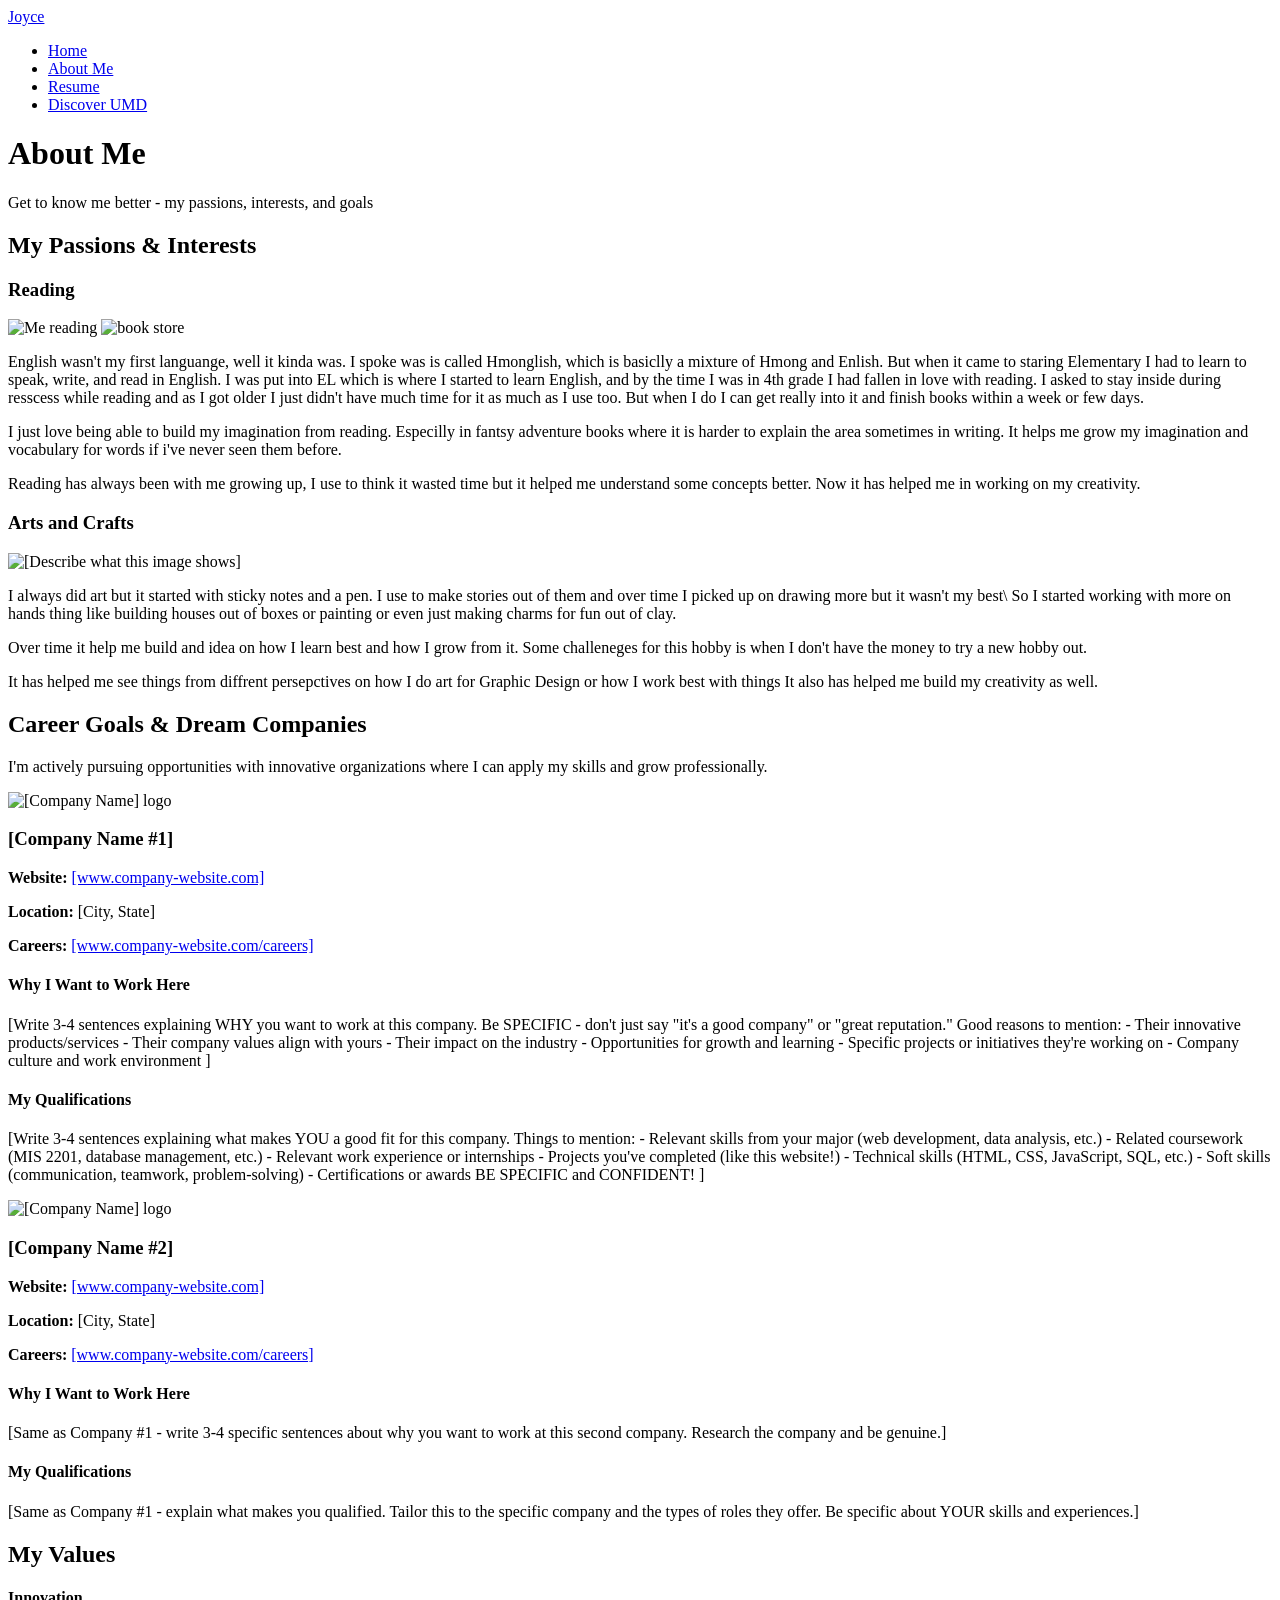
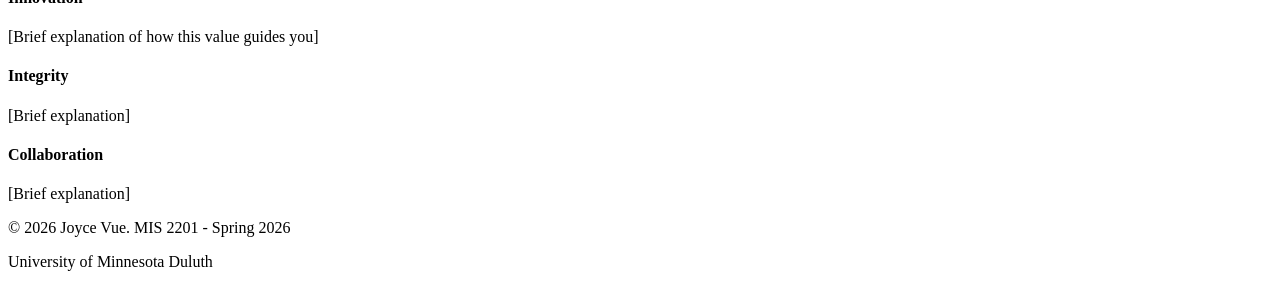
==== about.html @ 97db8c5b "Add files via upload" ====
<!DOCTYPE html>
<!-- ==================================================================================
     MIS 2201 PHASE 1: PERSONAL WEBSITE - ABOUT ME PAGE
     ==================================================================================
     
     FILE: about.html (ABOUT ME PAGE)
     DUE: March 20, 2026, 11:00 AM
     POINTS: 6 pts (out of 22 pts for Required Pages Content)
     
     REQUIREMENTS FOR THIS PAGE:
     ✓ Detailed descriptions of your hobbies
     ✓ Minimum of 3 pictures of your interests  
     ✓ Personal stories related to your hobbies
     ✓ TWO companies you want to work for with:
       - Company contact information
       - Why you're interested in them
       - Your qualifications for the role
     
     INSTRUCTIONS:
     1. This page expands on the 2 hobbies you summarized on your Home page
     2. Add detailed stories and at least 3 total images
     3. Research 2 real companies you'd like to work for
     4. Explain WHY you want to work there and what makes YOU qualified
     
     ================================================================================== -->

<html lang="en">

<head>
    <meta charset="UTF-8">
    <meta name="viewport" content="width=device-width, initial-scale=1.0">
    <meta name="description" content="[YOUR NAME] - About Me, hobbies, interests, career goals">

    <!-- ACTION REQUIRED: Replace [YOUR NAME] -->
    <title>Joyce's - About Me | Personal Portfolio</title>

    <link rel="stylesheet" href="css/style.css">
</head>

<body>

    <!-- =============================================================================
         NAVIGATION - SAME ON ALL PAGES
         ============================================================================= -->
    <nav class="navbar">
        <div class="container">
            <div class="logo">
                <a href="index.html">Joyce</a>
            </div>
            <ul class="nav-menu">
                <li><a href="index.html">Home</a></li>
                <li><a href="about.html" class="active">About Me</a></li>
                <li><a href="resume.html">Resume</a></li>
                <li><a href="discover-umd.html">Discover UMD</a></li>
            </ul>
            <div class="hamburger">
                <span></span>
                <span></span>
                <span></span>
            </div>
        </div>
    </nav>

    <!-- =============================================================================
         PAGE HEADER
         ============================================================================= -->
    <header class="page-header">
        <div class="container">
            <h1>About Me</h1>
            <p>Get to know me better - my passions, interests, and goals</p>
        </div>
    </header>

    <!-- =============================================================================
         DETAILED HOBBIES SECTION
         =============================================================================
         REQUIRED (Part of 6 pts for About Me Page):
         - Detailed descriptions of your hobbies (expand from Home page)
         - Minimum of 3 pictures of your interests
         - Personal stories related to your hobbies
         
         INSTRUCTIONS:
         - Take the 2 hobbies you mentioned on your Home page
         - Write detailed stories about each (3-5 paragraphs each)
         - Include at least 3 total images (can be 2 for one hobby, 1 for another, etc.)
         - Share personal experiences, what you've learned, future goals
         
         IMAGE REQUIREMENTS:
         - Total: Minimum 3 images across both hobbies
         - File formats: .jpg (photos), .png (transparency if needed)
         - Size: Around 800x600px or larger
         - File size: Under 500KB each
         
         STORY TIPS:
         - How did you get started with this hobby?
         - What do you love most about it?
         - Any achievements or memorable moments?
         - How has it shaped who you are?
         - Future goals related to this hobby?
         ============================================================================= -->
    <section class="hobbies-detailed">
        <div class="container">
            <h2>My Passions & Interests</h2>

            <!-- =================================================================
                 HOBBY #1 DETAILED - ACTION REQUIRED
                 ================================================================= -->
            <div class="hobby-detail">
                <!-- HOBBY NAME -->
                <h3>Reading</h3>

                <!-- HOBBY IMAGES (Multiple images for one hobby is great!) -->
                <div class="hobby-images">
                    <!-- Image 1 for Hobby #1 -->
                    <img src="images/Reading.jpg" alt="Me reading">
                    <!-- ^^^ REPLACE:
                         - src= with YOUR hobby image filename
                         - alt= with accurate description
                     -->

                    <!-- Image 2 for Hobby #1 (Optional but recommended) -->
                    <img src="images/Book store" alt="book store">
                    <!-- ^^^ OPTIONAL: Delete this if you only have 1 image for this hobby
                         But remember: you need 3 total images across BOTH hobbies
                     -->
                </div>

                <!-- DETAILED STORY - ACTION REQUIRED -->
                <div class="hobby-story">
                    <p>
                        English wasn't my first languange, well it kinda was. I spoke was is called Hmonglish, which is basiclly a mixture of Hmong and Enlish. But when it came to staring Elementary I had to learn to speak, write, and read in English.
                        I was put into EL which is where I started to learn English, and by the time I was in 4th grade I had fallen in love with reading. I asked to stay inside during resscess while reading and as I got older I just didn't have much time for it as much as I use too.
                        But when I do I can get really into it and finish books within a week or few days.
                    </p>

                    <p>
                       I just love being able to build my imagination from reading. Especilly in fantsy adventure books where it is harder to explain the area sometimes in writing.
                       It helps me grow my imagination and vocabulary for words if i've never seen them before.
                    </p>

                    <p>
                        Reading has always been with me growing up, I use to think it wasted time but it helped me understand some concepts better. Now it has helped me in working on my creativity.
                    </p>

                    <!-- EXAMPLE (DELETE and write your own):
                         I discovered photography during a family trip to Glacier National Park when I was 
                         15 years old. My dad handed me his camera to capture a sunset, and I was instantly 
                         hooked. That single moment sparked a passion that has grown into a serious hobby.
                         
                         Over the past four years, I've explored various photography styles, from landscapes 
                         to portraits. I particularly love golden hour photography and have won two local 
                         photography contests. My favorite subjects are Minnesota's lakes and forests during 
                         autumn. I've taught myself advanced techniques using online tutorials and practice.
                         
                         Photography has taught me patience, attention to detail, and creative problem-solving - 
                         skills that translate well into my MIS studies. In the future, I hope to combine my 
                         tech skills with photography by developing apps for photographers or starting a 
                         photography business specializing in corporate headshots.
                     -->
                </div>
            </div>

            <!-- =================================================================
                 HOBBY #2 DETAILED - ACTION REQUIRED
                 ================================================================= -->
            <div class="hobby-detail">
                <h3>Arts and Crafts</h3>

                <div class="hobby-images">
                    <!-- At minimum, you need 1 more image here to meet the "3 images total" requirement -->
                    <img src="images/Arts and Crafts.jpg" alt="[Describe what this image shows]">
                    <!-- ^^^ REPLACE with YOUR hobby image -->

                    <!-- Optional: More images for this hobby -->
                    <!-- <img src="images/your-hobby2-image2.jpg" alt="Description"> -->
                </div>

                <div class="hobby-story">
                    <p>
                        I always did art but it started with sticky notes and a pen. I use to make stories out of them and over time I picked up on drawing more but it wasn't my best\
                        So I started working with more on hands thing like building houses out of boxes or painting or even just making charms for fun out of clay.
                    </p>

                    <p>
                       Over time it help me build and idea on how I learn best and how I grow from it. Some challeneges for this hobby is when I don't have the money to try a new hobby out.

                    </p>

                    <p>
                        It has helped me see things from diffrent persepctives on how I do art for Graphic Design or how I work best with things
                        It also has helped me build my creativity as well.
                    </p>
                </div>
            </div>

        </div>
    </section>

    <!-- =============================================================================
         CAREER GOALS & TARGET COMPANIES
         =============================================================================
         REQUIRED (Part of 6 pts for About Me Page):
         - TWO companies you want to work for
         - For EACH company, include:
           ✓ Company name and logo
           ✓ Company contact information (website, location, email)
           ✓ Why you're interested in working there
           ✓ Your qualifications for a role at that company
         
         INSTRUCTIONS FOR COMPANY RESEARCH:
         1. Choose 2 REAL companies you'd genuinely like to work for
         2. Research each company thoroughly:
            - Visit their website, careers page
            - Understand their products/services
            - Read their mission statement and values
            - Look up recent news about the company
         3. Be specific about WHY you want to work there (not just "good company")
         4. Identify YOUR specific qualifications (skills, experience, education)
         
         COMPANY LOGO:
         - Download company logo from their website (usually in "Press" or "About" section)
         - File format: .png (usually has transparency) or .jpg
         - Save in images/ folder
         - Name clearly: "company-name-logo.png"
         
         CONTACT INFORMATION TO INCLUDE:
         - Company website URL
         - Headquarters location (city, state)
         - Careers page URL
         - LinkedIn page (optional but professional)
         ============================================================================= -->
    <section class="career-goals">
        <div class="container">
            <h2>Career Goals & Dream Companies</h2>
            <p>I'm actively pursuing opportunities with innovative organizations where I can apply my skills and grow
                professionally.</p>

            <div class="companies-grid">

                <!-- =================================================================
                     COMPANY #1 - ACTION REQUIRED
                     ================================================================= -->
                <div class="company-card">
                    <!-- COMPANY LOGO -->
                    <img src="images/placeholder-company1-logo.png" alt="[Company Name] logo" class="company-logo">
                    <!-- ^^^ REPLACE:
                         1. Download company's actual logo
                         2. Save in images/ folder
                         3. Update src= and alt= above
                     -->

                    <!-- COMPANY NAME -->
                    <h3>[Company Name #1]</h3>
                    <!-- ^^^ REPLACE with actual company name
                         Examples: "Target Corporation", "Google", "3M", "Mayo Clinic", etc.
                     -->

                    <!-- COMPANY CONTACT INFORMATION -->
                    <div class="company-info">
                        <p><strong>Website:</strong> <a href="https://www.company-website.com"
                                target="_blank">[www.company-website.com]</a></p>
                        <!-- ^^^ REPLACE with actual website URL -->

                        <p><strong>Location:</strong> [City, State]</p>
                        <!-- ^^^ REPLACE with company headquarters location -->

                        <p><strong>Careers:</strong> <a href="https://www.company-website.com/careers"
                                target="_blank">[www.company-website.com/careers]</a></p>
                        <!-- ^^^ REPLACE with actual careers page URL -->
                    </div>

                    <!-- WHY YOU'RE INTERESTED - ACTION REQUIRED -->
                    <div class="why-interested">
                        <h4>Why I Want to Work Here</h4>
                        <p>
                            [Write 3-4 sentences explaining WHY you want to work at this company.
                            Be SPECIFIC - don't just say "it's a good company" or "great reputation."

                            Good reasons to mention:
                            - Their innovative products/services
                            - Their company values align with yours
                            - Their impact on the industry
                            - Opportunities for growth and learning
                            - Specific projects or initiatives they're working on
                            - Company culture and work environment
                            ]

                            <!-- EXAMPLE (DELETE and write your own):
                                 I'm drawn to Target's commitment to digital innovation and customer 
                                 experience. Their recent investments in AI-powered supply chain 
                                 management and mobile app development align perfectly with my interest 
                                 in using technology to solve business problems. I also appreciate their 
                                 strong Minneapolis roots and commitment to community development.
                             -->
                        </p>
                    </div>

                    <!-- YOUR QUALIFICATIONS - ACTION REQUIRED -->
                    <div class="qualifications">
                        <h4>My Qualifications</h4>
                        <p>
                            [Write 3-4 sentences explaining what makes YOU a good fit for this company.

                            Things to mention:
                            - Relevant skills from your major (web development, data analysis, etc.)
                            - Related coursework (MIS 2201, database management, etc.)
                            - Relevant work experience or internships
                            - Projects you've completed (like this website!)
                            - Technical skills (HTML, CSS, JavaScript, SQL, etc.)
                            - Soft skills (communication, teamwork, problem-solving)
                            - Certifications or awards

                            BE SPECIFIC and CONFIDENT!
                            ]

                            <!-- EXAMPLE (DELETE and write your own):
                                 As an MIS major, I'm developing strong skills in web development, 
                                 data analytics, and business process optimization. This website 
                                 showcases my front-end development abilities with HTML, CSS, and 
                                 JavaScript. I've also completed coursework in database management 
                                 and project management, which would be valuable in Target's IT 
                                 department. My previous retail experience has given me insight into 
                                 customer needs and operational challenges from a ground-level perspective.
                             -->
                        </p>
                    </div>
                </div>

                <!-- =================================================================
                     COMPANY #2 - ACTION REQUIRED
                     ================================================================= -->
                <div class="company-card">
                    <img src="images/placeholder-company2-logo.png" alt="[Company Name] logo" class="company-logo">

                    <h3>[Company Name #2]</h3>

                    <div class="company-info">
                        <p><strong>Website:</strong> <a href="https://www.company-website.com"
                                target="_blank">[www.company-website.com]</a></p>
                        <p><strong>Location:</strong> [City, State]</p>
                        <p><strong>Careers:</strong> <a href="https://www.company-website.com/careers"
                                target="_blank">[www.company-website.com/careers]</a></p>
                    </div>

                    <div class="why-interested">
                        <h4>Why I Want to Work Here</h4>
                        <p>
                            [Same as Company #1 - write 3-4 specific sentences about why you want to
                            work at this second company. Research the company and be genuine.]
                        </p>
                    </div>

                    <div class="qualifications">
                        <h4>My Qualifications</h4>
                        <p>
                            [Same as Company #1 - explain what makes you qualified. Tailor this to
                            the specific company and the types of roles they offer. Be specific about
                            YOUR skills and experiences.]
                        </p>
                    </div>
                </div>

            </div>
        </div>
    </section>

    <!-- =============================================================================
         PERSONAL VALUES (OPTIONAL - but adds depth to your page)
         =============================================================================
         This is OPTIONAL but recommended - it shows thoughtfulness and self-awareness
         ============================================================================= -->
    <section class="values">
        <div class="container">
            <h2>My Values</h2>
            <div class="values-grid">
                <div class="value-item">
                    <h4>Innovation</h4>
                    <p>[Brief explanation of how this value guides you]</p>
                </div>
                <div class="value-item">
                    <h4>Integrity</h4>
                    <p>[Brief explanation]</p>
                </div>
                <div class="value-item">
                    <h4>Collaboration</h4>
                    <p>[Brief explanation]</p>
                </div>
                <!-- Feel free to delete this section or modify the values -->
            </div>
        </div>
    </section>

    <!-- =============================================================================
         FOOTER - SAME ON ALL PAGES
         ============================================================================= -->
    <footer>
        <div class="container">
            <p>&copy; 2026 Joyce Vue. MIS 2201 - Spring 2026</p>
            <p>University of Minnesota Duluth</p>
        </div>
    </footer>

    <script src="js/script.js"></script>

</body>

</html>

<!-- ==================================================================================
     SUBMISSION CHECKLIST FOR about.html (About Me Page)
     ==================================================================================
     
     Before submitting, verify YOU HAVE:
     ✓ Written detailed stories about your 2 hobbies (3-5 paragraphs each)
     ✓ Included minimum 3 total images of your interests
     ✓ Researched 2 REAL companies you want to work for
     ✓ Included company logos for both companies
     ✓ Provided contact information for both companies (website, location, careers page)
     ✓ Written specific reasons WHY you want to work at each company
     ✓ Explained YOUR qualifications for each company
     ✓ Replaced ALL placeholder text with your content
     ✓ Replaced ALL placeholder images with your images
     ✓ Tested page in browser (looks good on desktop AND mobile)
     ✓ All navigation links work
     
     GRADING: This page is worth 6 points out of 22 total for Required Pages
     
     COMMON MISTAKES TO AVOID:
     ✗ Generic "I want to work here because it's a great company"
     ✗ No company logos
     ✗ Missing contact information
     ✗ Less than 3 images total
     ✗ Short, surface-level hobby descriptions
     ✗ Not explaining YOUR specific qualifications
     
     ================================================================================== -->
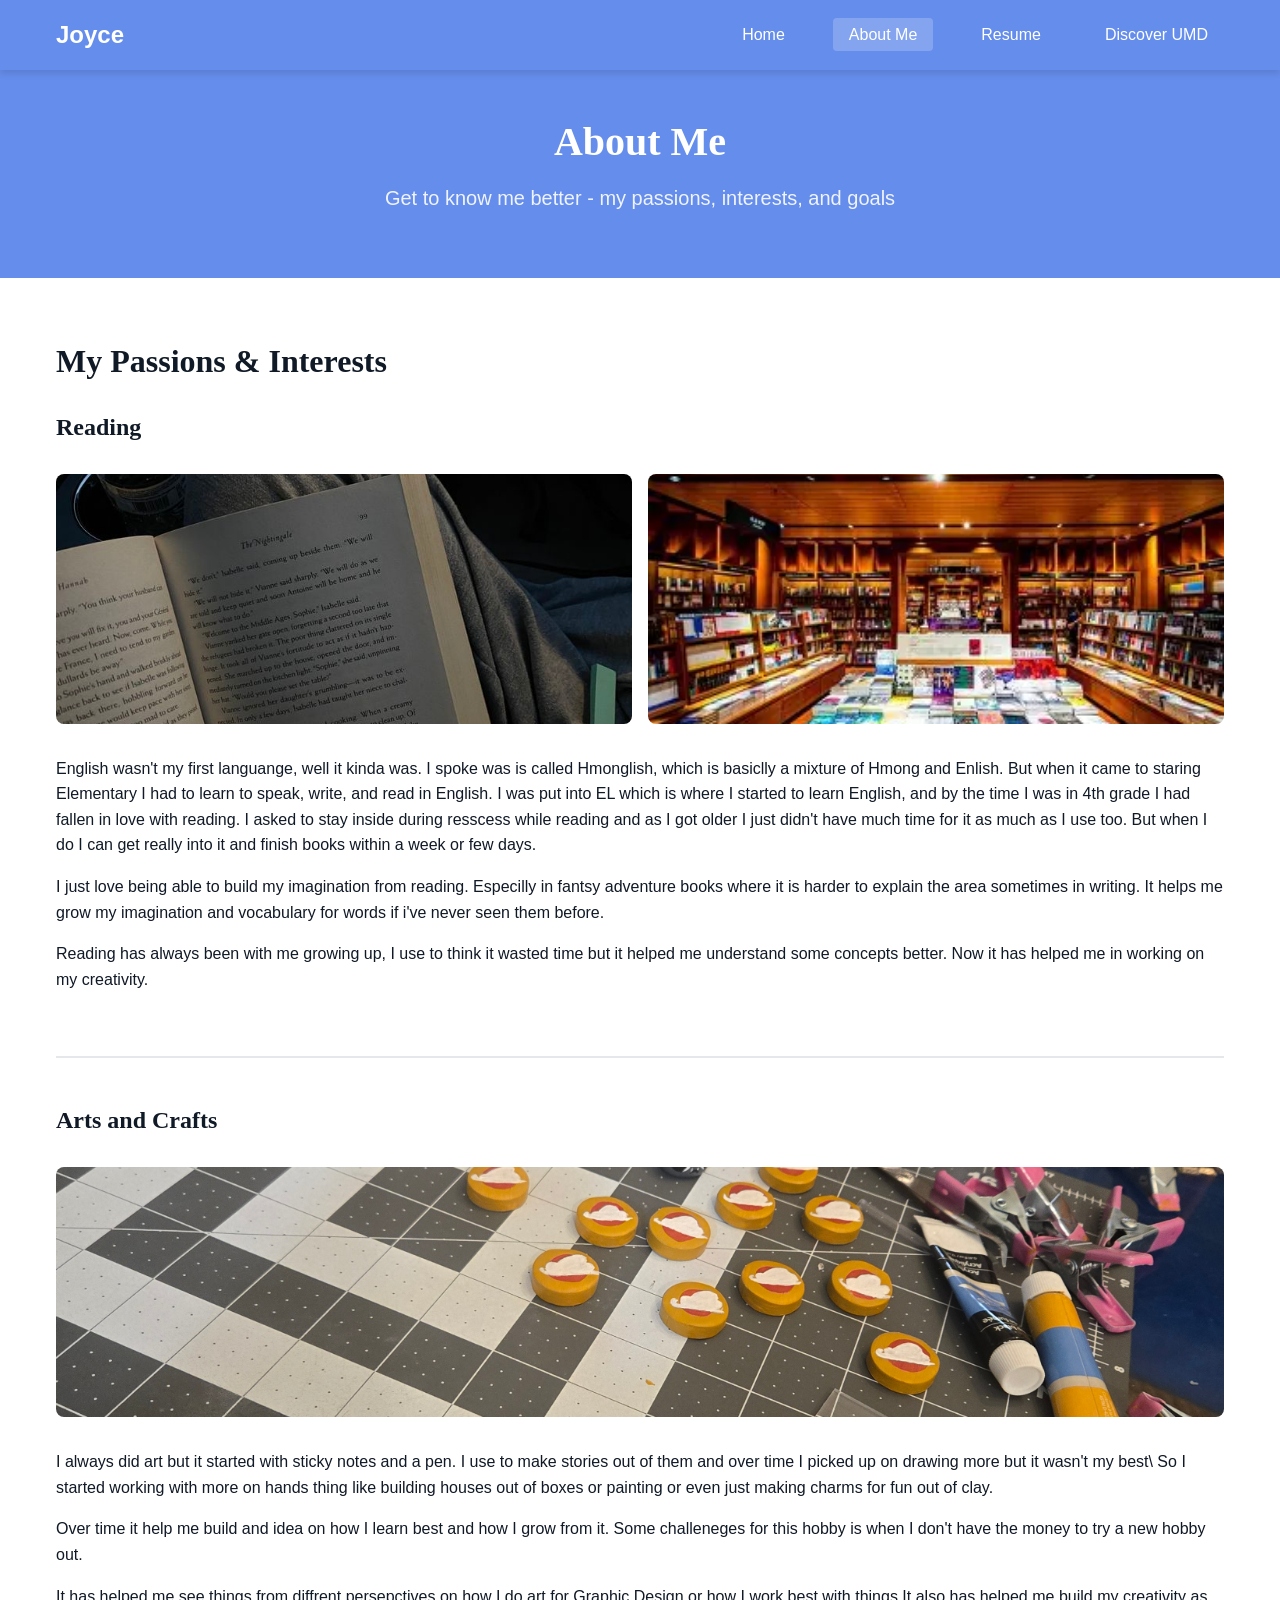
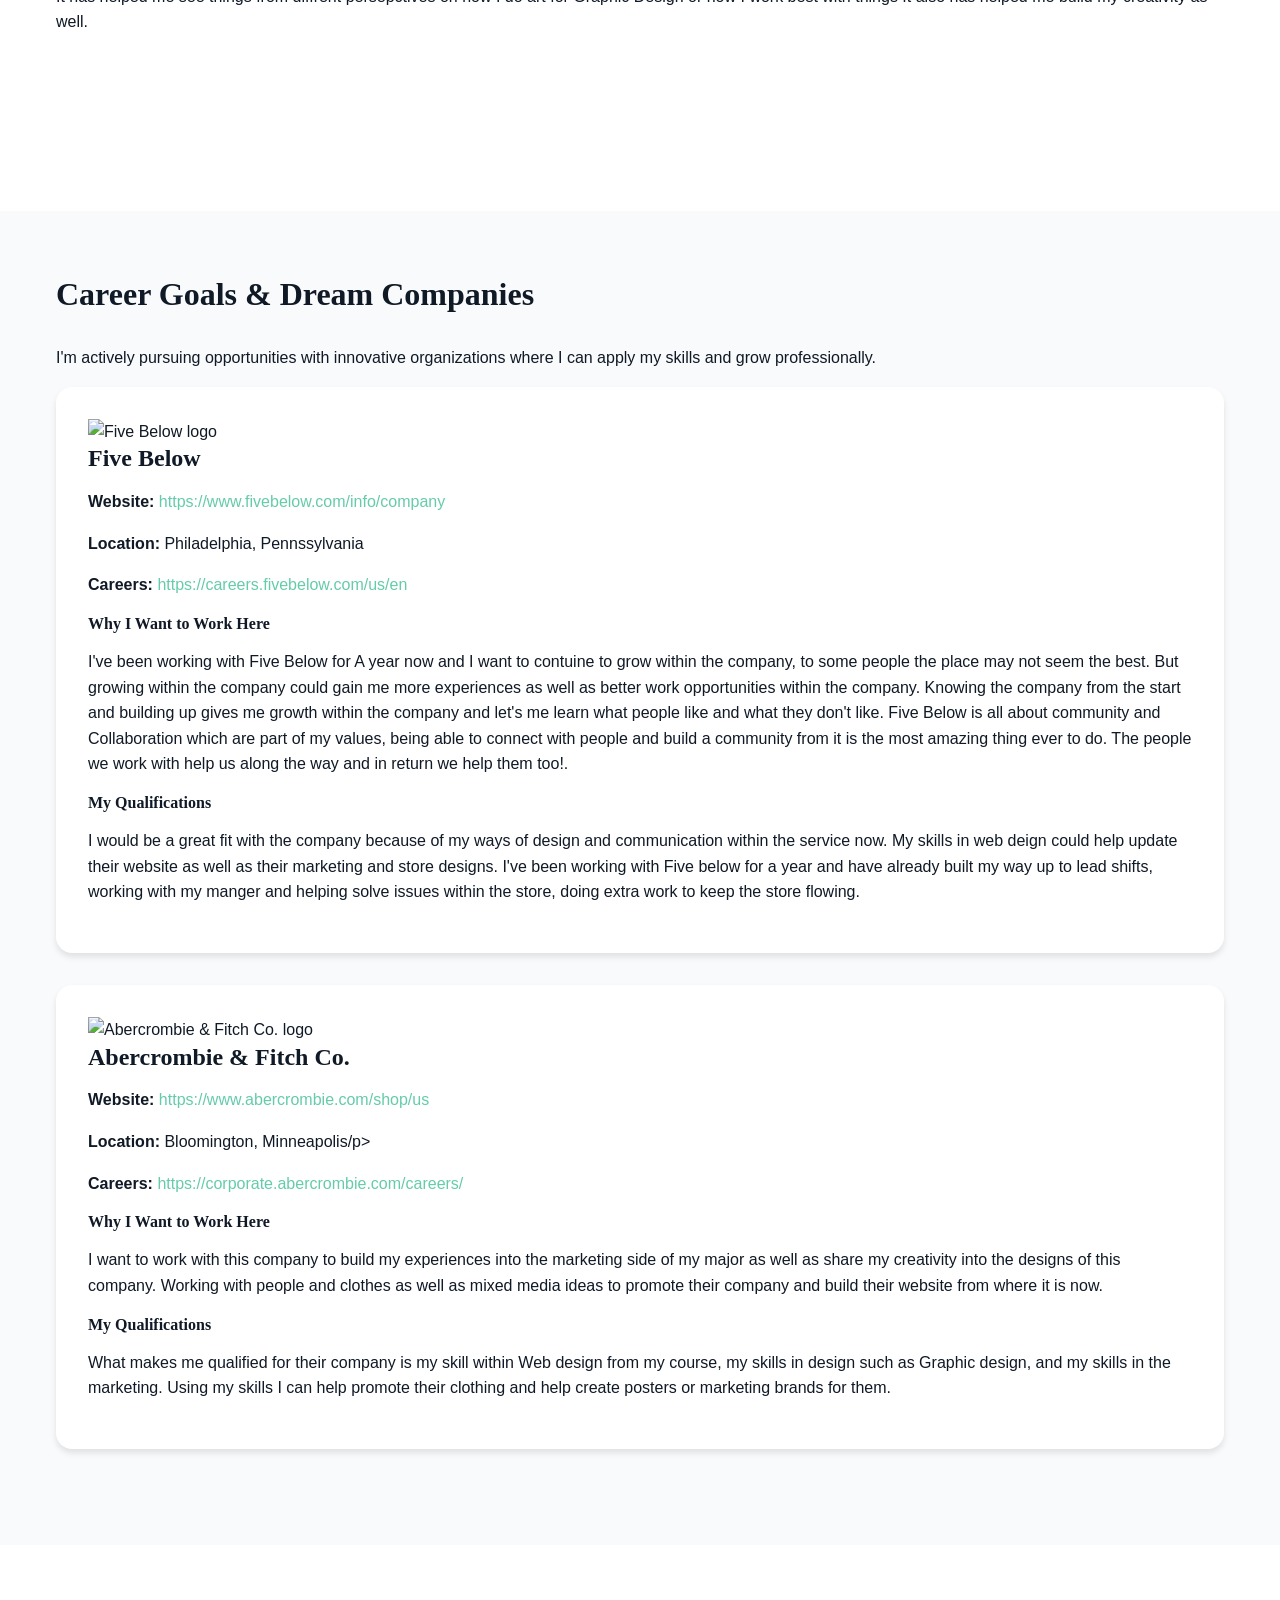
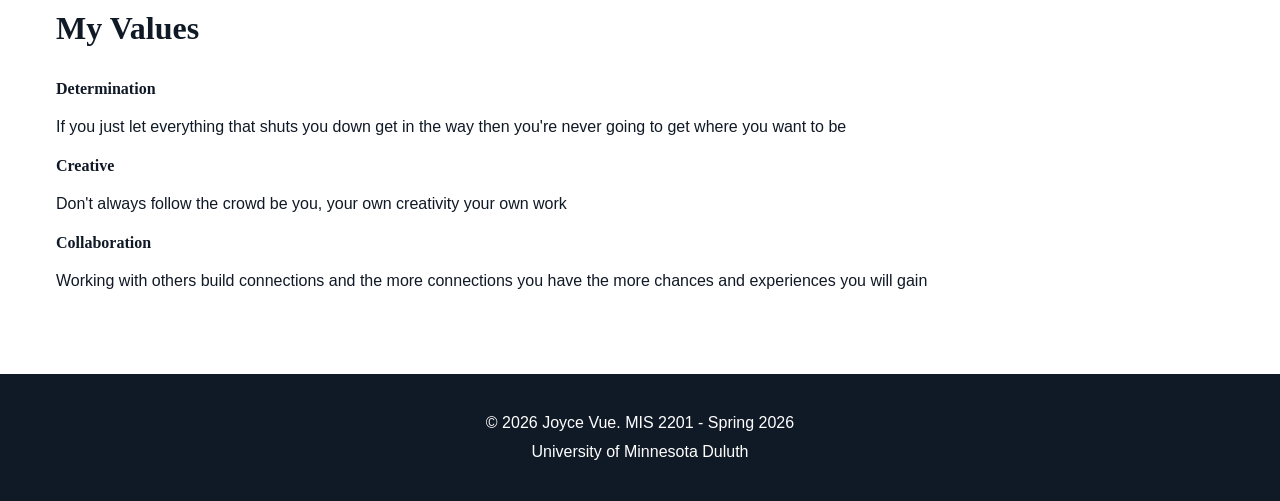
==== commit 76e197de: "Update about.html" ====
--- a/about.html
+++ b/about.html
@@ -242,7 +242,7 @@
                      ================================================================= -->
                 <div class="company-card">
                     <!-- COMPANY LOGO -->
-                    <img src="images/placeholder-company1-logo.png" alt="[Company Name] logo" class="company-logo">
+                    <img src="images/Five-Below-Emblem.png" alt="Five Below logo" class="company-logo">
                     <!-- ^^^ REPLACE:
                          1. Download company's actual logo
                          2. Save in images/ folder
@@ -250,7 +250,7 @@
                      -->
 
                     <!-- COMPANY NAME -->
-                    <h3>[Company Name #1]</h3>
+                    <h3>Five Below</h3>
                     <!-- ^^^ REPLACE with actual company name
                          Examples: "Target Corporation", "Google", "3M", "Mayo Clinic", etc.
                      -->
@@ -258,14 +258,14 @@
                     <!-- COMPANY CONTACT INFORMATION -->
                     <div class="company-info">
                         <p><strong>Website:</strong> <a href="https://www.company-website.com"
-                                target="_blank">[www.company-website.com]</a></p>
+                                target="_blank">https://www.fivebelow.com/info/company</a></p>
                         <!-- ^^^ REPLACE with actual website URL -->
 
-                        <p><strong>Location:</strong> [City, State]</p>
+                        <p><strong>Location:</strong> Philadelphia, Pennssylvania</p>
                         <!-- ^^^ REPLACE with company headquarters location -->
 
                         <p><strong>Careers:</strong> <a href="https://www.company-website.com/careers"
-                                target="_blank">[www.company-website.com/careers]</a></p>
+                                target="_blank">https://careers.fivebelow.com/us/en</a></p>
                         <!-- ^^^ REPLACE with actual careers page URL -->
                     </div>
 
@@ -273,17 +273,11 @@
                     <div class="why-interested">
                         <h4>Why I Want to Work Here</h4>
                         <p>
-                            [Write 3-4 sentences explaining WHY you want to work at this company.
-                            Be SPECIFIC - don't just say "it's a good company" or "great reputation."
-
-                            Good reasons to mention:
-                            - Their innovative products/services
-                            - Their company values align with yours
-                            - Their impact on the industry
-                            - Opportunities for growth and learning
-                            - Specific projects or initiatives they're working on
-                            - Company culture and work environment
-                            ]
+                           I've been working with Five Below for A year now and I want to contuine to grow within the company, to some people the place may not seem the best. But growing within the company could gain me more experiences 
+                           as well as better work opportunities within the company. Knowing the company from the start and building up gives me growth within the company and let's me learn what people like and what they don't like. 
+                           Five Below is all about community and Collaboration which are part of my values, being able to connect with people and build a community from it is the most amazing thing ever to do. The people we work with help us along the way and in return we help them too!.
+                           
+                
 
                             <!-- EXAMPLE (DELETE and write your own):
                                  I'm drawn to Target's commitment to digital innovation and customer 
@@ -299,19 +293,13 @@
                     <div class="qualifications">
                         <h4>My Qualifications</h4>
                         <p>
-                            [Write 3-4 sentences explaining what makes YOU a good fit for this company.
-
-                            Things to mention:
-                            - Relevant skills from your major (web development, data analysis, etc.)
-                            - Related coursework (MIS 2201, database management, etc.)
-                            - Relevant work experience or internships
-                            - Projects you've completed (like this website!)
-                            - Technical skills (HTML, CSS, JavaScript, SQL, etc.)
-                            - Soft skills (communication, teamwork, problem-solving)
-                            - Certifications or awards
-
-                            BE SPECIFIC and CONFIDENT!
-                            ]
+                           I would be a great fit with the company because of my ways of design and communication within the service now. My skills in web deign could help update their website as well as their marketing and store designs.
+I've been working with Five below for a year and have already built my way up to lead shifts, working with my manger and helping solve issues within the store, doing extra work to keep the store flowing.
+
+
+                            
+                            
+                        
 
                             <!-- EXAMPLE (DELETE and write your own):
                                  As an MIS major, I'm developing strong skills in web development, 
@@ -330,32 +318,31 @@
                      COMPANY #2 - ACTION REQUIRED
                      ================================================================= -->
                 <div class="company-card">
-                    <img src="images/placeholder-company2-logo.png" alt="[Company Name] logo" class="company-logo">
-
-                    <h3>[Company Name #2]</h3>
+                    <img src="images/ANF_BIG-63ba867f.png" alt="Abercrombie & Fitch Co.  logo" class="company-logo">
+
+                    <h3>Abercrombie & Fitch Co.</h3>
 
                     <div class="company-info">
                         <p><strong>Website:</strong> <a href="https://www.company-website.com"
-                                target="_blank">[www.company-website.com]</a></p>
-                        <p><strong>Location:</strong> [City, State]</p>
+                                target="_blank">https://www.abercrombie.com/shop/us</a></p>
+                        <p><strong>Location:</strong> Bloomington, Minneapolis/p>
                         <p><strong>Careers:</strong> <a href="https://www.company-website.com/careers"
-                                target="_blank">[www.company-website.com/careers]</a></p>
+                                target="_blank">https://corporate.abercrombie.com/careers/</a></p>
                     </div>
 
                     <div class="why-interested">
                         <h4>Why I Want to Work Here</h4>
                         <p>
-                            [Same as Company #1 - write 3-4 specific sentences about why you want to
-                            work at this second company. Research the company and be genuine.]
+                            I want to work with this company to build my experiences into the marketing side of my major as well as share my creativity into the designs of this company.
+                            Working with people and clothes as well as mixed media ideas to promote their company and build their website from where it is now. 
                         </p>
                     </div>
 
                     <div class="qualifications">
                         <h4>My Qualifications</h4>
                         <p>
-                            [Same as Company #1 - explain what makes you qualified. Tailor this to
-                            the specific company and the types of roles they offer. Be specific about
-                            YOUR skills and experiences.]
+                            What makes me qualified for their company is my skill within Web design from my course, my skills in design such as Graphic design, and my skills in the marketing. 
+                            Using my skills I can help promote their clothing and help create posters or marketing brands for them. 
                         </p>
                     </div>
                 </div>
@@ -374,16 +361,16 @@
             <h2>My Values</h2>
             <div class="values-grid">
                 <div class="value-item">
-                    <h4>Innovation</h4>
-                    <p>[Brief explanation of how this value guides you]</p>
+                    <h4>Determination</h4>
+                    <p>If you just let everything that shuts you down get in the way then you're never going to get where you want to be</p>
                 </div>
                 <div class="value-item">
-                    <h4>Integrity</h4>
-                    <p>[Brief explanation]</p>
+                    <h4>Creative</h4>
+                    <p>Don't always follow the crowd be you, your own creativity your own work</p>
                 </div>
                 <div class="value-item">
                     <h4>Collaboration</h4>
-                    <p>[Brief explanation]</p>
+                    <p>Working with others build connections and the more connections you have the more chances and experiences you will gain</p>
                 </div>
                 <!-- Feel free to delete this section or modify the values -->
             </div>
@@ -433,4 +420,4 @@
      ✗ Short, surface-level hobby descriptions
      ✗ Not explaining YOUR specific qualifications
      
-     ================================================================================== -->+     ================================================================================== -->
--- a/css/style.css
+++ b/css/style.css
@@ -0,0 +1,704 @@
+
+
+
+
+
+
+
+
+/* ==================================================================================
+   MIS 2201 PHASE 1: PERSONAL WEBSITE STYLESHEET
+   ==================================================================================
+   
+   FILE: style.css
+   PURPOSE: Main stylesheet for your personal portfolio website
+   
+   WHAT THIS FILE DOES:
+   - Controls all visual styling (colors, fonts, layouts, spacing)
+   - Makes your website responsive (looks good on phones, tablets, desktops)
+   - Creates animations and interactive effects
+   - Ensures consistent design across all pages
+   
+   ================================================================================== 
+   
+   CSS BASICS FOR STUDENTS
+   ==================================================================================
+   
+   CSS (Cascading Style Sheets) controls how your HTML looks. It uses "selectors"
+   to target HTML elements and apply styles to them.
+   
+   ANATOMY OF A CSS RULE:
+   ```
+   selector {
+       property: value;
+       another-property: another-value;
+   }
+   ```
+   
+   EXAMPLE:
+   ```
+   h1 {
+       color: red;
+       font-size: 24px;
+   }
+   ```
+   This makes all <h1> headings red and 24 pixels tall.
+   
+   ================================================================================== 
+   
+   CUSTOMIZING THIS STYLESHEET
+   ==================================================================================
+   
+   YOU DON'T NEED TO MODIFY THIS FILE TO COMPLETE THE PROJECT!
+   
+   However, if you want to customize your website's appearance, here are the
+   easiest ways to do it:
+   
+   1. CHANGE COLORS (See CSS Variables section below)
+      - Scroll down to :root { } section
+      - Change the color values
+      - Example: Change --primary-color from #7a0019 to #ff0000 for red
+   
+   2. CHANGE FONTS
+      - Find the --font-primary and --font-heading variables
+      - Replace with different font families
+      - Example: --font-primary: 'Arial', sans-serif;
+   
+   3. ADJUST SPACING
+      - Modify the --spacing variables to make things closer or further apart
+   
+   4. CHANGE BORDER RADIUS
+      - Adjust --radius variables to make corners more or less rounded
+   
+   Make changes carefully and test in your browser after each change!
+   
+   ================================================================================== 
+   
+   CSS VARIABLES (Custom Properties)
+   ==================================================================================
+   
+   CSS Variables let you define values once and reuse them throughout the file.
+   This makes it easy to change colors, fonts, or spacing in one place.
+   
+   HOW TO USE:
+   - Define: --variable-name: value; (in :root)
+   - Use: var(--variable-name) anywhere in the file
+   
+   EXAMPLE:
+   ```
+   :root {
+       --my-color: blue;
+   }
+   
+   h1 {
+       color: var(--my-color);  (h1 will be blue)
+   }
+   ```
+   
+   TIP: Change the values below to customize your entire website's look!
+
+==================================================================================*/
+
+/* ===== CSS VARIABLES ===== */
+:root {
+    /* Colors - Customize these! */
+    --primary-color: #658deb;
+    /* UMD Maroon */
+    --secondary-color: #42488b;
+    /* UMD Gold */
+    --accent-color: #65cbab;
+    /* Blue accent */
+    --text-primary: #101926;
+    /* Dark gray */
+    --text-secondary: #d7dbe2;
+    /* Medium gray */
+    --background: #ffffff;
+    /* White */
+    --background-light: #f9fafb;
+    /* Light gray */
+    --border-color: #e5e7eb;
+    /* Border gray */
+
+    /* Fonts */
+    --font-primary: 'Segoe UI', Tahoma, Geneva, Verdana, sans-serif;
+    --font-heading: 'Georgia', serif;
+
+    /* Spacing */
+    --spacing-xs: 0.5rem;
+    --spacing-sm: 1rem;
+    --spacing-md: 2rem;
+    --spacing-lg: 3rem;
+    --spacing-xl: 4rem;
+
+    /* Border Radius */
+    --radius-sm: 0.25rem;
+    --radius-md: 0.5rem;
+    --radius-lg: 1rem;
+
+    /* Shadows */
+    --shadow-sm: 0 1px 2px rgba(0, 0, 0, 0.05);
+    --shadow-md: 0 4px 6px rgba(0, 0, 0, 0.1);
+    --shadow-lg: 0 10px 15px rgba(0, 0, 0, 0.1);
+}
+
+/* ===== RESET & BASE STYLES ===== */
+* {
+    margin: 0;
+    padding: 0;
+    box-sizing: border-box;
+}
+
+html {
+    scroll-behavior: smooth;
+}
+
+body {
+    font-family: var(--font-primary);
+    color: var(--text-primary);
+    line-height: 1.6;
+    background-color: var(--background);
+}
+
+.container {
+    max-width: 1200px;
+    margin: 0 auto;
+    padding: 0 var(--spacing-sm);
+}
+
+/* ===== TYPOGRAPHY ===== */
+h1,
+h2,
+h3,
+h4,
+h5,
+h6 {
+    font-family: var(--font-heading);
+    line-height: 1.2;
+    margin-bottom: var(--spacing-sm);
+    color: var(--text-primary);
+}
+
+h1 {
+    font-size: 2.5rem;
+}
+
+h2 {
+    font-size: 2rem;
+    margin-bottom: var(--spacing-md);
+}
+
+h3 {
+    font-size: 1.5rem;
+}
+
+p {
+    margin-bottom: var(--spacing-sm);
+}
+
+a {
+    color: var(--accent-color);
+    text-decoration: none;
+    transition: color 0.3s ease;
+}
+
+a:hover {
+    color: var(--primary-color);
+    text-decoration: underline;
+}
+
+/* ===== NAVIGATION ===== */
+.navbar {
+    background-color: var(--primary-color);
+    color: white;
+    padding: var(--spacing-sm) 0;
+    box-shadow: var(--shadow-md);
+    position: sticky;
+    top: 0;
+    z-index: 1000;
+}
+
+.navbar .container {
+    display: flex;
+    justify-content: space-between;
+    align-items: center;
+}
+
+.logo a {
+    color: white;
+    font-size: 1.5rem;
+    font-weight: bold;
+    text-decoration: none;
+}
+
+.nav-menu {
+    display: flex;
+    list-style: none;
+    gap: var(--spacing-md);
+}
+
+.nav-menu a {
+    color: white;
+    padding: 0.5rem 1rem;
+    border-radius: var(--radius-sm);
+    transition: background-color 0.3s ease;
+}
+
+.nav-menu a:hover,
+.nav-menu a.active {
+    background-color: rgba(255, 255, 255, 0.2);
+    text-decoration: none;
+}
+
+/* Hamburger Menu (Mobile) */
+.hamburger {
+    display: none;
+    flex-direction: column;
+    cursor: pointer;
+    gap: 4px;
+}
+
+.hamburger span {
+    width: 25px;
+    height: 3px;
+    background-color: white;
+    transition: 0.3s;
+}
+
+/* ===== HERO SECTION ===== */
+.hero {
+    background: linear-gradient(135deg, var(--primary-color) 0%, var(--accent-color) 100%);
+    color: white;
+    padding: var(--spacing-xl) 0;
+    text-align: center;
+}
+
+.hero-content {
+    max-width: 800px;
+    margin: 0 auto;
+}
+
+.headshot {
+    width: 200px;
+    height: 200px;
+    border-radius: 50%;
+    object-fit: cover;
+    border: 5px solid white;
+    box-shadow: var(--shadow-lg);
+    margin-bottom: var(--spacing-md);
+}
+
+.hero h1 {
+    color: white;
+    margin-bottom: var(--spacing-sm);
+}
+
+.intro {
+    font-size: 1.25rem;
+    max-width: 600px;
+    margin: 0 auto;
+}
+
+/* ===== SECTIONS ===== */
+section {
+    padding: var(--spacing-xl) 0;
+}
+
+section:nth-child(even) {
+    background-color: var(--background-light);
+}
+
+.page-header {
+    background-color: var(--primary-color);
+    color: white;
+    padding: var(--spacing-lg) 0;
+    text-align: center;
+}
+
+.page-header h1 {
+    color: white;
+}
+
+.page-header p {
+    font-size: 1.25rem;
+    opacity: 0.9;
+}
+
+/* ===== BUTTONS ===== */
+.btn {
+    display: inline-block;
+    padding: 0.75rem 1.5rem;
+    border-radius: var(--radius-md);
+    font-weight: bold;
+    text-decoration: none;
+    transition: all 0.3s ease;
+    cursor: pointer;
+    border: none;
+}
+
+.btn-primary {
+    background-color: var(--primary-color);
+    color: white;
+}
+
+.btn-primary:hover {
+    background-color: #5a0013;
+    text-decoration: none;
+    transform: translateY(-2px);
+    box-shadow: var(--shadow-lg);
+}
+
+.btn-secondary {
+    background-color: var(--secondary-color);
+    color: var(--text-primary);
+}
+
+.btn-secondary:hover {
+    background-color: #e6b800;
+    text-decoration: none;
+    transform: translateY(-2px);
+}
+
+.btn-download {
+    background-color: var(--accent-color);
+    color: white;
+    margin-top: var(--spacing-sm);
+}
+
+.btn-download:hover {
+    background-color: #1d4ed8;
+    text-decoration: none;
+}
+
+/* ===== GRIDS ===== */
+.hobby-grid,
+.highlights-grid,
+.reasons-grid,
+.facts-grid,
+.skills-grid {
+    display: grid;
+    grid-template-columns: repeat(auto-fit, minmax(250px, 1fr));
+    gap: var(--spacing-md);
+    margin-top: var(--spacing-md);
+}
+
+/* ===== CARDS ===== */
+.hobby-card,
+.reason-card,
+.highlight-item,
+.highlight-card,
+.company-card {
+    background: white;
+    padding: var(--spacing-md);
+    border-radius: var(--radius-lg);
+    box-shadow: var(--shadow-md);
+    transition: transform 0.3s ease, box-shadow 0.3s ease;
+}
+
+.hobby-card:hover,
+.reason-card:hover,
+.highlight-item:hover,
+.highlight-card:hover {
+    transform: translateY(-5px);
+    box-shadow: var(--shadow-lg);
+}
+
+.hobby-card img {
+    width: 100%;
+    height: 200px;
+    object-fit: cover;
+    border-radius: var(--radius-md);
+    margin-bottom: var(--spacing-sm);
+}
+
+.highlight-item img,
+.highlight-card img {
+    width: 100%;
+    height: auto;
+    border-radius: var(--radius-md);
+    margin-bottom: var(--spacing-sm);
+}
+
+.reason-card .icon {
+    font-size: 3rem;
+    margin-bottom: var(--spacing-sm);
+}
+
+/* ===== VIDEO CONTAINERS ===== */
+.video-container {
+    position: relative;
+    padding-bottom: 56.25%;
+    /* 16:9 Aspect Ratio */
+    height: 0;
+    overflow: hidden;
+    max-width: 800px;
+    margin: var(--spacing-md) auto;
+    border-radius: var(--radius-lg);
+    box-shadow: var(--shadow-lg);
+}
+
+.video-container iframe,
+.video-container video {
+    position: absolute;
+    top: 0;
+    left: 0;
+    width: 100%;
+    height: 100%;
+}
+
+/* ===== RESUME SPECIFIC ===== */
+.resume-section {
+    margin-bottom: var(--spacing-lg);
+}
+
+.resume-item {
+    margin-bottom: var(--spacing-md);
+    padding-bottom: var(--spacing-md);
+    border-bottom: 1px solid var(--border-color);
+}
+
+.resume-item:last-child {
+    border-bottom: none;
+}
+
+.item-header {
+    display: flex;
+    justify-content: space-between;
+    align-items: baseline;
+    margin-bottom: var(--spacing-xs);
+}
+
+.item-header h3 {
+    margin-bottom: 0;
+}
+
+.date {
+    color: var(--text-secondary);
+    font-style: italic;
+}
+
+.institution {
+    color: var(--text-secondary);
+    margin-bottom: var(--spacing-sm);
+}
+
+.resume-item ul {
+    margin-left: var(--spacing-md);
+}
+
+.resume-item li {
+    margin-bottom: var(--spacing-xs);
+}
+
+.skill-category {
+    background: var(--background-light);
+    padding: var(--spacing-md);
+    border-radius: var(--radius-md);
+}
+
+/* ===== COMPANIES (About Page) ===== */
+.company-card {
+    margin-bottom: var(--spacing-md);
+}
+
+.company-header {
+    display: flex;
+    align-items: center;
+    gap: var(--spacing-sm);
+    margin-bottom: var(--spacing-md);
+}
+
+.company-logo {
+    width: 80px;
+    height: 80px;
+    object-fit: contain;
+}
+
+.company-details h4 {
+    margin-top: var(--spacing-md);
+    color: var(--primary-color);
+}
+
+.company-details ul {
+    margin-left: var(--spacing-md);
+}
+
+/* ===== HOBBY DETAILS (About Page) ===== */
+.hobby-detail {
+    margin-bottom: var(--spacing-lg);
+    padding-bottom: var(--spacing-lg);
+    border-bottom: 2px solid var(--border-color);
+}
+
+.hobby-detail:last-child {
+    border-bottom: none;
+}
+
+.hobby-images {
+    display: grid;
+    grid-template-columns: repeat(auto-fit, minmax(250px, 1fr));
+    gap: var(--spacing-sm);
+    margin: var(--spacing-md) 0;
+}
+
+.hobby-images img {
+    width: 100%;
+    height: 250px;
+    object-fit: cover;
+    border-radius: var(--radius-md);
+}
+
+/* ===== UMD FACTS ===== */
+.facts-grid {
+    text-align: center;
+}
+
+.fact {
+    padding: var(--spacing-md);
+}
+
+.fact-number {
+    font-size: 2.5rem;
+    font-weight: bold;
+    color: var(--primary-color);
+}
+
+.fact-label {
+    color: var(--text-secondary);
+    font-size: 0.9rem;
+}
+
+/* ===== CTA SECTION ===== */
+.cta {
+    text-align: center;
+    padding: var(--spacing-xl) 0;
+    background: linear-gradient(135deg, var(--primary-color) 0%, var(--accent-color) 100%);
+    color: white;
+}
+
+.cta h2,
+.cta p {
+    color: white;
+}
+
+.cta-buttons {
+    display: flex;
+    gap: var(--spacing-sm);
+    justify-content: center;
+    margin-top: var(--spacing-md);
+}
+
+/* ===== FOOTER ===== */
+footer {
+    background-color: var(--text-primary);
+    color: white;
+    text-align: center;
+    padding: var(--spacing-md) 0;
+}
+
+footer p {
+    margin: 0.25rem 0;
+}
+
+/* ===== RESPONSIVE DESIGN ===== */
+@media (max-width: 768px) {
+
+    /* Mobile navigation */
+    .nav-menu {
+        position: fixed;
+        left: -100%;
+        top: 60px;
+        flex-direction: column;
+        background-color: var(--primary-color);
+        width: 100%;
+        text-align: center;
+        transition: 0.3s;
+        box-shadow: var(--shadow-lg);
+        padding: var(--spacing-md) 0;
+    }
+
+    .nav-menu.active {
+        left: 0;
+    }
+
+    .hamburger {
+        display: flex;
+    }
+
+    /* Typography adjustments */
+    h1 {
+        font-size: 2rem;
+    }
+
+    h2 {
+        font-size: 1.75rem;
+    }
+
+    /* Grid adjustments */
+    .hobby-grid,
+    .highlights-grid,
+    .reasons-grid {
+        grid-template-columns: 1fr;
+    }
+
+    /* Header adjustments */
+    .item-header {
+        flex-direction: column;
+        align-items: flex-start;
+    }
+
+    /* CTA buttons */
+    .cta-buttons {
+        flex-direction: column;
+        align-items: center;
+    }
+
+    .btn {
+        width: 80%;
+    }
+}
+
+/* ===== UTILITY CLASSES ===== */
+.text-center {
+    text-align: center;
+}
+
+.mt-1 {
+    margin-top: var(--spacing-sm);
+}
+
+.mt-2 {
+    margin-top: var(--spacing-md);
+}
+
+.mt-3 {
+    margin-top: var(--spacing-lg);
+}
+
+.mb-1 {
+    margin-bottom: var(--spacing-sm);
+}
+
+.mb-2 {
+    margin-bottom: var(--spacing-md);
+}
+
+.mb-3 {
+    margin-bottom: var(--spacing-lg);
+}
+
+/* ===== ANIMATIONS ===== */
+@keyframes fadeIn {
+    from {
+        opacity: 0;
+        transform: translateY(20px);
+    }
+
+    to {
+        opacity: 1;
+        transform: translateY(0);
+    }
+}
+
+.fade-in {
+    animation: fadeIn 0.6s ease-out;
+}
